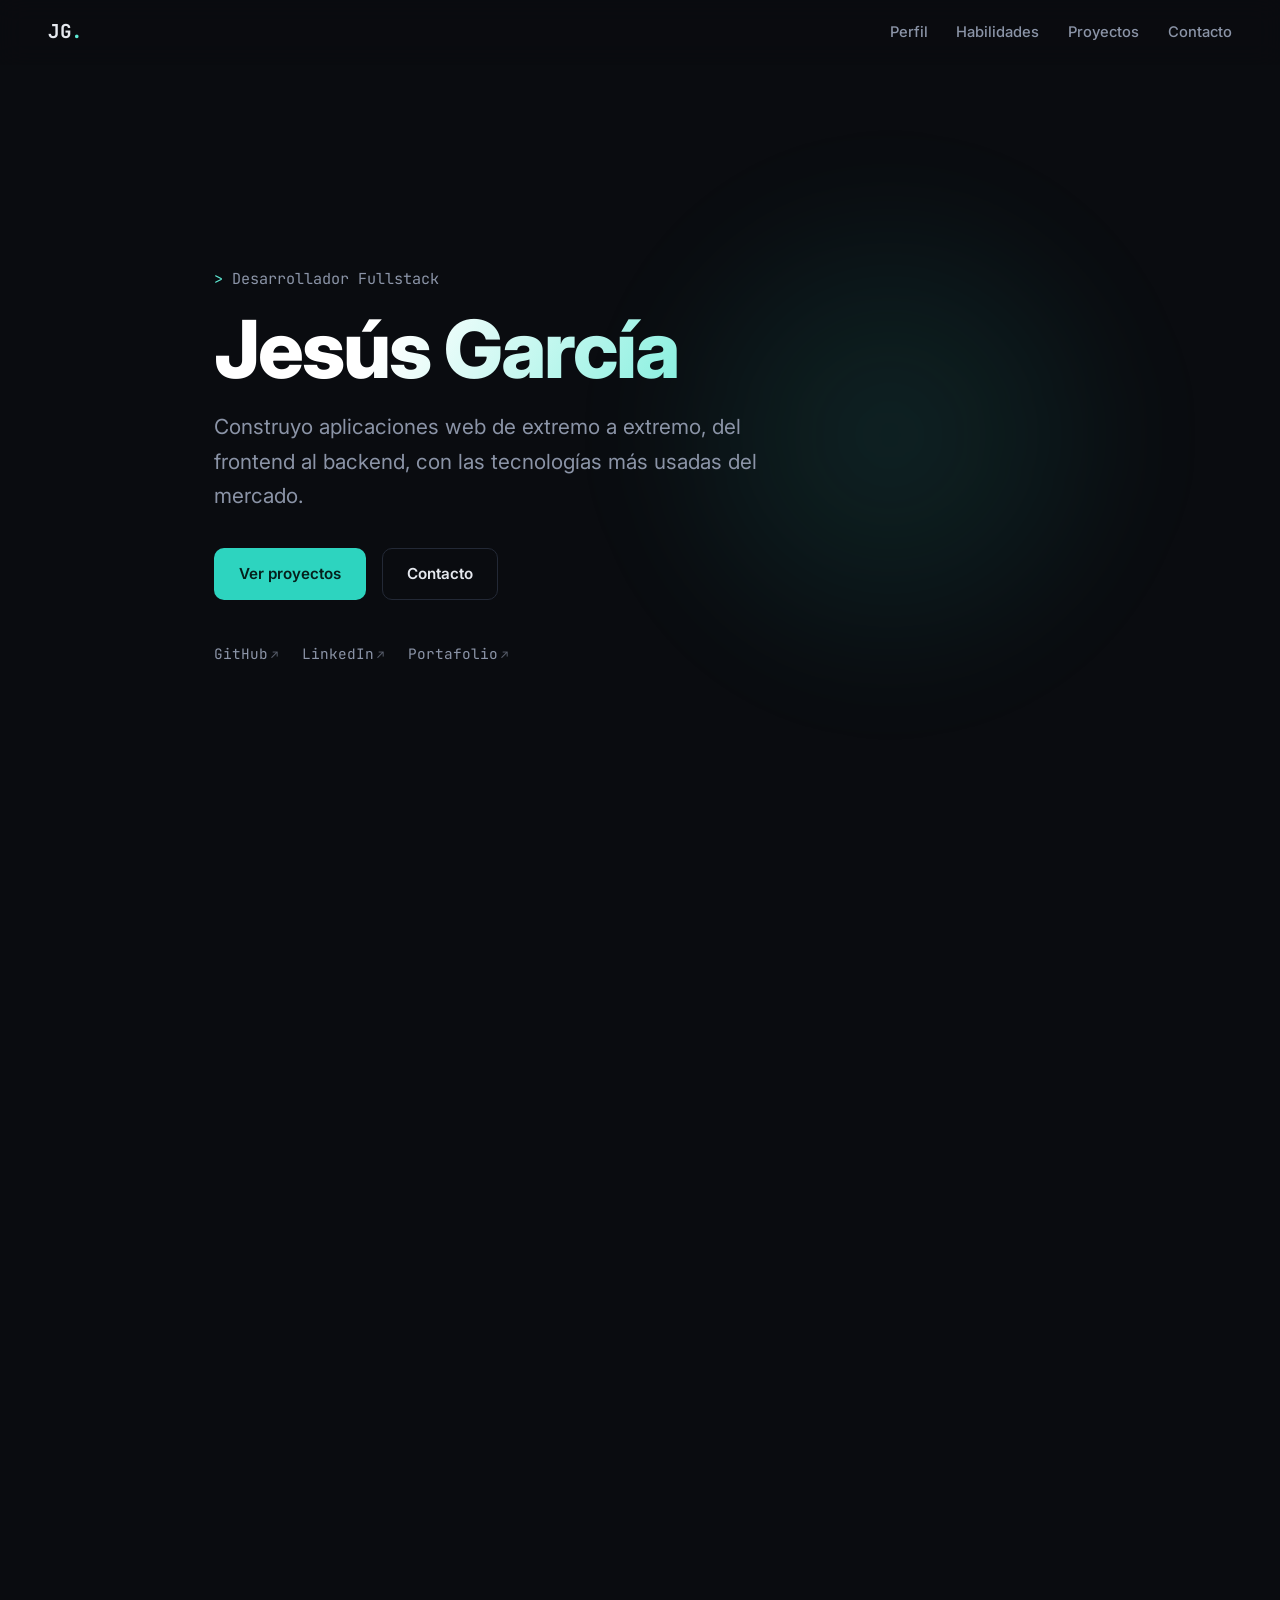
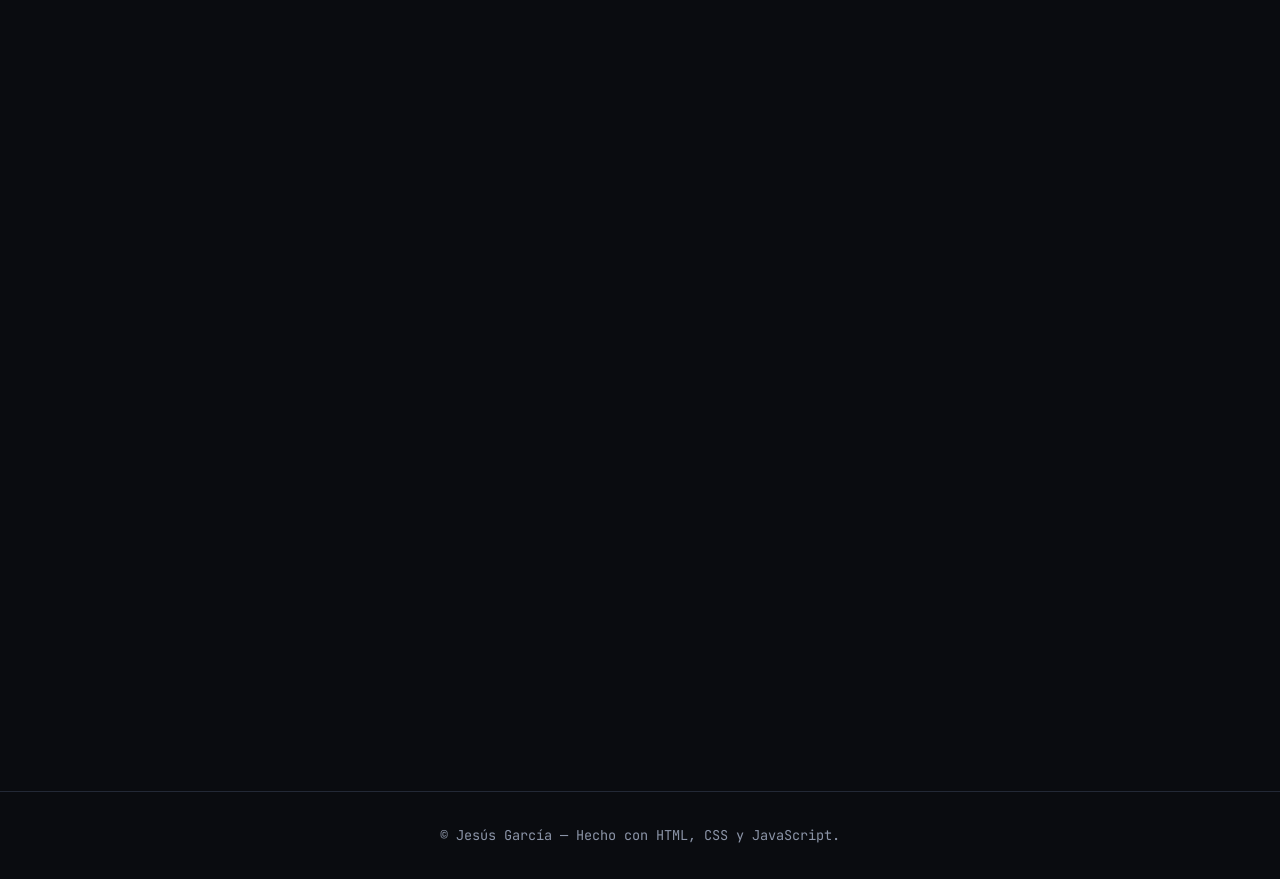
==== index.html @ cb64a460 "Amplia seccion de habilidades con stack real evidenciado en otros proyectos Co-Authored-By: Claude O" ====
<!DOCTYPE html>
<html lang="es">
<head>
  <meta charset="UTF-8" />
  <meta name="viewport" content="width=device-width, initial-scale=1.0" />
  <title>Jesús García — Desarrollador Fullstack</title>
  <meta name="description" content="CV y portafolio de Jesús García, desarrollador Fullstack. React, Vue, Node.js, Django, Spring Boot." />
  <meta name="author" content="Jesús García" />

  <!-- Open Graph -->
  <meta property="og:title" content="Jesús García — Desarrollador Fullstack" />
  <meta property="og:description" content="CV y portafolio: React, Vue, Node.js, Django, Spring Boot." />
  <meta property="og:type" content="website" />

  <link rel="preconnect" href="https://fonts.googleapis.com" />
  <link rel="preconnect" href="https://fonts.gstatic.com" crossorigin />
  <link href="https://fonts.googleapis.com/css2?family=Inter:wght@400;500;600;700;800&family=JetBrains+Mono:wght@400;500;700&display=swap" rel="stylesheet" />
  <link rel="stylesheet" href="assets/css/styles.css" />
  <link rel="icon" href="data:image/svg+xml,<svg xmlns='http://www.w3.org/2000/svg' viewBox='0 0 100 100'><text y='.9em' font-size='90' font-family='monospace'>%E2%8C%A8</text></svg>" />
</head>
<body>
  <!-- Navbar -->
  <header class="nav" id="nav">
    <a href="#hero" class="nav__brand">JG<span class="accent">.</span></a>
    <nav class="nav__links" aria-label="Navegación principal">
      <a href="#about">Perfil</a>
      <a href="#skills">Habilidades</a>
      <a href="#projects">Proyectos</a>
      <a href="#contact">Contacto</a>
    </nav>
    <button class="nav__toggle" id="navToggle" aria-label="Abrir menú" aria-expanded="false">
      <span></span><span></span><span></span>
    </button>
  </header>

  <main>
    <!-- Hero -->
    <section class="hero" id="hero">
      <div class="hero__inner">
        <p class="hero__eyebrow"><span class="accent">&gt;</span> Desarrollador Fullstack</p>
        <h1 class="hero__title">Jesús García</h1>
        <p class="hero__lead">
          Construyo aplicaciones web de extremo a extremo, del frontend al backend,
          con las tecnologías más usadas del mercado.
        </p>
        <div class="hero__cta">
          <a class="btn btn--primary" href="#projects">Ver proyectos</a>
          <a class="btn btn--ghost" href="#contact">Contacto</a>
        </div>
        <ul class="hero__social">
          <li><a href="https://github.com/JesusYG" target="_blank" rel="noopener">GitHub</a></li>
          <li><a href="https://www.linkedin.com/in/jesús-garcía-a07729222" target="_blank" rel="noopener">LinkedIn</a></li>
          <li><a href="https://portafolio-react-93df.onrender.com" target="_blank" rel="noopener">Portafolio</a></li>
        </ul>
      </div>
      <div class="hero__glow" aria-hidden="true"></div>
    </section>

    <!-- About -->
    <section class="section" id="about">
      <div class="section__head reveal">
        <span class="section__num">01</span>
        <h2 class="section__title">Perfil</h2>
      </div>
      <div class="about reveal">
        <p>
          Soy un desarrollador apasionado por la programación y el desarrollo de software,
          con ganas de aprender algo nuevo cada día. Me atrae el entorno tecnológico y me
          considero una persona <strong>perseverante y creativa</strong>.
        </p>
        <p class="about__edu">
          <span class="accent">&#9656;</span> Benemérita Universidad Autónoma de Puebla
          &nbsp;·&nbsp; Inglés intermedio
        </p>
      </div>
    </section>

    <!-- Skills -->
    <section class="section" id="skills">
      <div class="section__head reveal">
        <span class="section__num">02</span>
        <h2 class="section__title">Habilidades técnicas</h2>
      </div>
      <div class="skills">
        <article class="card reveal">
          <h3 class="card__title"><span class="accent">{ }</span> Frontend</h3>
          <ul class="tags">
            <li>React</li><li>Vue.js</li><li>JavaScript</li>
            <li>HTML5</li><li>CSS3</li><li>Astro</li><li>Tailwind CSS</li>
          </ul>
        </article>
        <article class="card reveal">
          <h3 class="card__title"><span class="accent">&lt;/&gt;</span> Backend</h3>
          <ul class="tags">
            <li>Node.js</li><li>Django</li><li>Spring Boot</li>
            <li>Python</li><li>Java</li><li>C#</li><li>C / C++</li>
            <li>ASP.NET Core</li><li>Entity Framework Core</li><li>Electron</li>
          </ul>
        </article>
        <article class="card reveal">
          <h3 class="card__title"><span class="accent">#</span> Bases de datos</h3>
          <ul class="tags">
            <li>PostgreSQL</li><li>MySQL</li><li>SQL</li><li>SQLAlchemy</li>
            <li>Cloudflare D1</li><li>Supabase</li>
          </ul>
        </article>
        <article class="card reveal">
          <h3 class="card__title"><span class="accent">&#9729;</span> Cloud &amp; DevOps</h3>
          <ul class="tags">
            <li>Cloudflare Pages</li><li>Cloudflare Workers</li><li>Docker</li>
            <li>Render</li><li>CI/CD</li>
          </ul>
        </article>
        <article class="card reveal">
          <h3 class="card__title"><span class="accent">&#9881;</span> Herramientas</h3>
          <ul class="tags">
            <li>Git</li><li>VSCode</li>
          </ul>
        </article>
      </div>
    </section>

    <!-- Projects -->
    <section class="section" id="projects">
      <div class="section__head reveal">
        <span class="section__num">03</span>
        <h2 class="section__title">Proyectos</h2>
      </div>
      <div class="projects">
        <article class="project reveal">
          <header class="project__top">
            <h3 class="project__name">New Bloom</h3>
            <span class="project__icon" aria-hidden="true">&#128197;</span>
          </header>
          <p class="project__desc">
            Sistema de agenda de citas que conecta a clientes con profesionales
            (dentistas, peluqueros, psicólogos y más). Integra el calendario de Google
            y un panel web para visualizar pagos.
          </p>
          <ul class="tags tags--sm">
            <li>React</li><li>Node.js</li><li>Google Calendar API</li>
          </ul>
        </article>

        <article class="project reveal">
          <header class="project__top">
            <h3 class="project__name">Profesional Software</h3>
            <span class="project__icon" aria-hidden="true">&#129658;</span>
          </header>
          <p class="project__desc">
            Plataforma para profesionales de la salud: gestión de la base de datos de
            pacientes, plantillas de recetas médicas y búsqueda de medicamentos.
          </p>
          <ul class="tags tags--sm">
            <li>React</li><li>SQL</li>
          </ul>
        </article>

        <article class="project reveal">
          <header class="project__top">
            <h3 class="project__name">Veterinaria Animal</h3>
            <span class="project__icon" aria-hidden="true">&#128062;</span>
          </header>
          <p class="project__desc">
            Sistema para que veterinarios den seguimiento a la salud de las mascotas:
            vacunas, medicación y demás procedimientos médicos de cada cliente.
          </p>
          <ul class="tags tags--sm">
            <li>React</li><li>SQL</li>
          </ul>
        </article>

        <a class="project project--link reveal" href="https://github.com/JesusGaAl/ApiScraperPcel" target="_blank" rel="noopener">
          <header class="project__top">
            <h3 class="project__name">ApiScraperPcel</h3>
            <span class="project__icon" aria-hidden="true">&#128269;</span>
          </header>
          <p class="project__desc">
            API en .NET que hace scraping de catálogos de productos y persiste los
            resultados en PostgreSQL, lista para consumirse desde un frontend Astro.
          </p>
          <ul class="tags tags--sm">
            <li>ASP.NET Core</li><li>EF Core</li><li>PostgreSQL</li>
          </ul>
        </a>

        <a class="project project--link reveal" href="https://pokedex-launchx.pages.dev" target="_blank" rel="noopener">
          <header class="project__top">
            <h3 class="project__name">Pokedex LaunchX</h3>
            <span class="project__icon" aria-hidden="true">&#9889;</span>
          </header>
          <p class="project__desc">
            Buscador de Pokémon que consume la PokeAPI en tiempo real con
            <code>fetch</code> y muestra el sprite correspondiente a cada resultado.
          </p>
          <ul class="tags tags--sm">
            <li>JavaScript</li><li>Fetch API</li><li>PokeAPI</li>
          </ul>
        </a>
      </div>

      <div class="projects__more reveal">
        <a class="btn btn--ghost" href="https://github.com/JesusYG?tab=repositories" target="_blank" rel="noopener">
          Ver más en GitHub →
        </a>
      </div>
    </section>

    <!-- Contact -->
    <section class="section section--contact" id="contact">
      <div class="reveal">
        <span class="section__num">04</span>
        <h2 class="section__title">¿Trabajamos juntos?</h2>
        <p class="contact__lead">
          Estoy abierto a nuevas oportunidades. Déjame un mensaje y te responderé.
        </p>

        <form class="contact-form" id="contactForm" novalidate>
          <div class="contact-form__row">
            <input class="contact-form__input" type="text" name="name" placeholder="Tu nombre"
                   required maxlength="100" autocomplete="name" />
            <input class="contact-form__input" type="email" name="email" placeholder="Tu email"
                   required maxlength="200" autocomplete="email" />
          </div>
          <textarea class="contact-form__input" name="message" placeholder="Tu mensaje"
                    required maxlength="2000" rows="4"></textarea>
          <button class="btn btn--primary btn--lg" type="submit" id="contactSubmit">Enviar mensaje</button>
          <p class="contact-form__status" id="contactStatus" role="status" aria-live="polite"></p>
        </form>

        <p class="contact__or">o escríbeme directo a
          <a href="mailto:yaffle9174@anglernook.com">yaffle9174@anglernook.com</a>
        </p>

        <ul class="contact__list">
          <li><a href="https://github.com/JesusYG" target="_blank" rel="noopener">github.com/JesusYG</a></li>
          <li><a href="https://www.linkedin.com/in/jesús-garcía-a07729222" target="_blank" rel="noopener">LinkedIn</a></li>
        </ul>
      </div>
    </section>
  </main>

  <footer class="footer">
    <p>© <span id="year"></span> Jesús García — Hecho con HTML, CSS y JavaScript.</p>
  </footer>

  <script src="assets/js/main.js"></script>
</body>
</html>
---- assets/css/styles.css ----
:root {
  --bg: #0a0c10;
  --bg-soft: #11141b;
  --surface: #151922;
  --border: #232936;
  --text: #e6e9ef;
  --muted: #8b94a7;
  --accent: #5eead4;
  --accent-strong: #2dd4bf;
  --accent-dim: rgba(45, 212, 191, 0.12);
  --radius: 14px;
  --max: 980px;
  --font: "Inter", system-ui, -apple-system, sans-serif;
  --mono: "JetBrains Mono", ui-monospace, monospace;
}

* { margin: 0; padding: 0; box-sizing: border-box; }

html { scroll-behavior: smooth; }

body {
  font-family: var(--font);
  background: var(--bg);
  color: var(--text);
  line-height: 1.65;
  -webkit-font-smoothing: antialiased;
  overflow-x: hidden;
}

a { color: inherit; text-decoration: none; }
.accent { color: var(--accent); }

/* ---------- Navbar ---------- */
.nav {
  position: fixed;
  top: 0; left: 0; right: 0;
  z-index: 50;
  display: flex;
  align-items: center;
  justify-content: space-between;
  padding: 1rem clamp(1rem, 5vw, 3rem);
  background: rgba(10, 12, 16, 0.7);
  backdrop-filter: blur(12px);
  border-bottom: 1px solid transparent;
  transition: border-color 0.3s, background 0.3s;
}
.nav.is-scrolled { border-bottom-color: var(--border); }
.nav__brand { font-family: var(--mono); font-weight: 700; font-size: 1.2rem; letter-spacing: -0.5px; }
.nav__links { display: flex; gap: 1.8rem; }
.nav__links a {
  font-size: 0.92rem;
  color: var(--muted);
  font-weight: 500;
  transition: color 0.2s;
}
.nav__links a:hover { color: var(--text); }

.nav__toggle { display: none; flex-direction: column; gap: 5px; background: none; border: 0; cursor: pointer; padding: 4px; }
.nav__toggle span { width: 24px; height: 2px; background: var(--text); border-radius: 2px; transition: 0.3s; }

/* ---------- Layout ---------- */
main { max-width: var(--max); margin: 0 auto; padding: 0 clamp(1rem, 5vw, 2rem); }
.section { padding: clamp(3.5rem, 8vw, 6rem) 0; }
.section__head { display: flex; align-items: baseline; gap: 0.9rem; margin-bottom: 2.2rem; }
.section__num { font-family: var(--mono); color: var(--accent); font-size: 0.95rem; }
.section__title { font-size: clamp(1.5rem, 4vw, 2rem); font-weight: 700; letter-spacing: -0.5px; }

/* ---------- Hero ---------- */
.hero {
  position: relative;
  min-height: 100vh;
  display: flex;
  align-items: center;
  max-width: var(--max);
  margin: 0 auto;
  padding: 6rem clamp(1rem, 5vw, 2rem) 4rem;
}
.hero__inner { position: relative; z-index: 2; max-width: 720px; }
.hero__eyebrow { font-family: var(--mono); color: var(--muted); margin-bottom: 1rem; font-size: 0.95rem; }
.hero__title {
  font-size: clamp(2.8rem, 10vw, 5rem);
  font-weight: 800;
  letter-spacing: -2px;
  line-height: 1.05;
  margin-bottom: 1.2rem;
  background: linear-gradient(120deg, #fff 30%, var(--accent));
  -webkit-background-clip: text;
  background-clip: text;
  -webkit-text-fill-color: transparent;
}
.hero__lead { font-size: clamp(1.05rem, 2.5vw, 1.3rem); color: var(--muted); max-width: 580px; margin-bottom: 2.2rem; }
.hero__cta { display: flex; gap: 1rem; flex-wrap: wrap; margin-bottom: 2.5rem; }
.hero__social { display: flex; gap: 1.5rem; list-style: none; flex-wrap: wrap; }
.hero__social a {
  font-family: var(--mono);
  font-size: 0.9rem;
  color: var(--muted);
  position: relative;
  transition: color 0.2s;
}
.hero__social a::after {
  content: "↗"; font-size: 0.75rem; margin-left: 3px; opacity: 0.6;
}
.hero__social a:hover { color: var(--accent); }

.hero__glow {
  position: absolute;
  top: 15%; right: -10%;
  width: 50vw; height: 50vw;
  max-width: 600px; max-height: 600px;
  background: radial-gradient(circle, var(--accent-dim), transparent 65%);
  filter: blur(40px);
  z-index: 1;
  pointer-events: none;
}

/* ---------- Buttons ---------- */
.btn {
  display: inline-block;
  padding: 0.75rem 1.5rem;
  border-radius: 10px;
  font-weight: 600;
  font-size: 0.95rem;
  transition: transform 0.15s, background 0.2s, border-color 0.2s;
  border: 1px solid transparent;
}
.btn:active { transform: translateY(1px); }
.btn--primary { background: var(--accent-strong); color: #05201c; }
.btn--primary:hover { background: var(--accent); }
.btn--ghost { border-color: var(--border); color: var(--text); }
.btn--ghost:hover { border-color: var(--accent); color: var(--accent); }
.btn--lg { padding: 0.95rem 2rem; font-size: 1.05rem; font-family: var(--mono); }

/* ---------- About ---------- */
.about { max-width: 720px; font-size: 1.08rem; color: var(--muted); }
.about p + p { margin-top: 1rem; }
.about strong { color: var(--text); font-weight: 600; }
.about__edu { font-family: var(--mono); font-size: 0.92rem; margin-top: 1.5rem; color: var(--text); }

/* ---------- Skills ---------- */
.skills { display: grid; grid-template-columns: repeat(auto-fit, minmax(220px, 1fr)); gap: 1.2rem; }
.card {
  background: var(--surface);
  border: 1px solid var(--border);
  border-radius: var(--radius);
  padding: 1.5rem;
  transition: border-color 0.25s, transform 0.25s;
}
.card:hover { border-color: var(--accent-strong); transform: translateY(-4px); }
.card__title { font-size: 1.05rem; margin-bottom: 1rem; font-weight: 600; }
.card__title .accent { font-family: var(--mono); margin-right: 0.4rem; }

.tags { list-style: none; display: flex; flex-wrap: wrap; gap: 0.5rem; }
.tags li {
  font-family: var(--mono);
  font-size: 0.8rem;
  padding: 0.32rem 0.7rem;
  background: var(--bg-soft);
  border: 1px solid var(--border);
  border-radius: 7px;
  color: var(--muted);
}
.tags--sm li { font-size: 0.72rem; padding: 0.25rem 0.6rem; }

/* ---------- Projects ---------- */
.projects { display: grid; grid-template-columns: repeat(auto-fit, minmax(260px, 1fr)); gap: 1.2rem; }
.project {
  background: var(--surface);
  border: 1px solid var(--border);
  border-radius: var(--radius);
  padding: 1.6rem;
  display: flex;
  flex-direction: column;
  transition: border-color 0.25s, transform 0.25s;
}
.project:hover { border-color: var(--accent-strong); transform: translateY(-4px); }
.project--link { text-decoration: none; color: inherit; cursor: pointer; }
.project__top { display: flex; align-items: center; justify-content: space-between; margin-bottom: 0.9rem; }
.project__name { font-size: 1.2rem; font-weight: 700; }
.project__icon { font-size: 1.4rem; }
.project__desc { color: var(--muted); font-size: 0.95rem; margin-bottom: 1.2rem; flex: 1; }
.projects__more { margin-top: 2rem; text-align: center; }

/* ---------- Contact ---------- */
.section--contact { text-align: center; padding-bottom: 7rem; }
.section--contact .section__num { display: block; margin-bottom: 0.5rem; }
.contact__lead { color: var(--muted); max-width: 460px; margin: 0.8rem auto 2rem; font-size: 1.05rem; }
.contact__list { list-style: none; display: flex; gap: 1.5rem; justify-content: center; flex-wrap: wrap; margin-top: 2rem; }
.contact__list a { font-family: var(--mono); font-size: 0.9rem; color: var(--muted); transition: color 0.2s; }
.contact__list a:hover { color: var(--accent); }

/* ---------- Contact form ---------- */
.contact-form { max-width: 520px; margin: 0 auto 1.2rem; text-align: left; }
.contact-form__row { display: grid; grid-template-columns: 1fr 1fr; gap: 0.8rem; margin-bottom: 0.8rem; }
.contact-form__input {
  width: 100%;
  background: var(--surface);
  border: 1px solid var(--border);
  border-radius: 10px;
  padding: 0.8rem 1rem;
  color: var(--text);
  font-family: var(--font);
  font-size: 0.95rem;
  transition: border-color 0.2s;
}
.contact-form__input::placeholder { color: var(--muted); }
.contact-form__input:focus { outline: none; border-color: var(--accent-strong); }
textarea.contact-form__input { display: block; resize: vertical; margin-bottom: 0.8rem; }
.contact-form .btn { width: 100%; cursor: pointer; border: 0; }
.contact-form__status { margin-top: 0.9rem; font-family: var(--mono); font-size: 0.9rem; min-height: 1.2em; }
.contact-form__status.is-ok { color: var(--accent); }
.contact-form__status.is-error { color: #f87171; }
.contact__or { color: var(--muted); font-size: 0.9rem; margin-top: 0.4rem; }
.contact__or a { color: var(--accent); }

@media (max-width: 520px) {
  .contact-form__row { grid-template-columns: 1fr; }
}

/* ---------- Footer ---------- */
.footer { border-top: 1px solid var(--border); padding: 2rem 1rem; text-align: center; }
.footer p { color: var(--muted); font-size: 0.85rem; font-family: var(--mono); }

/* ---------- Reveal animation ---------- */
.reveal { opacity: 0; transform: translateY(24px); transition: opacity 0.6s ease, transform 0.6s ease; }
.reveal.is-visible { opacity: 1; transform: none; }

/* ---------- Responsive ---------- */
@media (max-width: 680px) {
  .nav__links {
    position: fixed;
    top: 60px; right: 0;
    flex-direction: column;
    gap: 1.2rem;
    background: var(--bg-soft);
    border: 1px solid var(--border);
    border-radius: 0 0 0 var(--radius);
    padding: 1.5rem 2rem;
    transform: translateX(110%);
    transition: transform 0.3s ease;
  }
  .nav__links.is-open { transform: translateX(0); }
  .nav__toggle { display: flex; }
}

@media (prefers-reduced-motion: reduce) {
  html { scroll-behavior: auto; }
  .reveal { opacity: 1; transform: none; transition: none; }
}
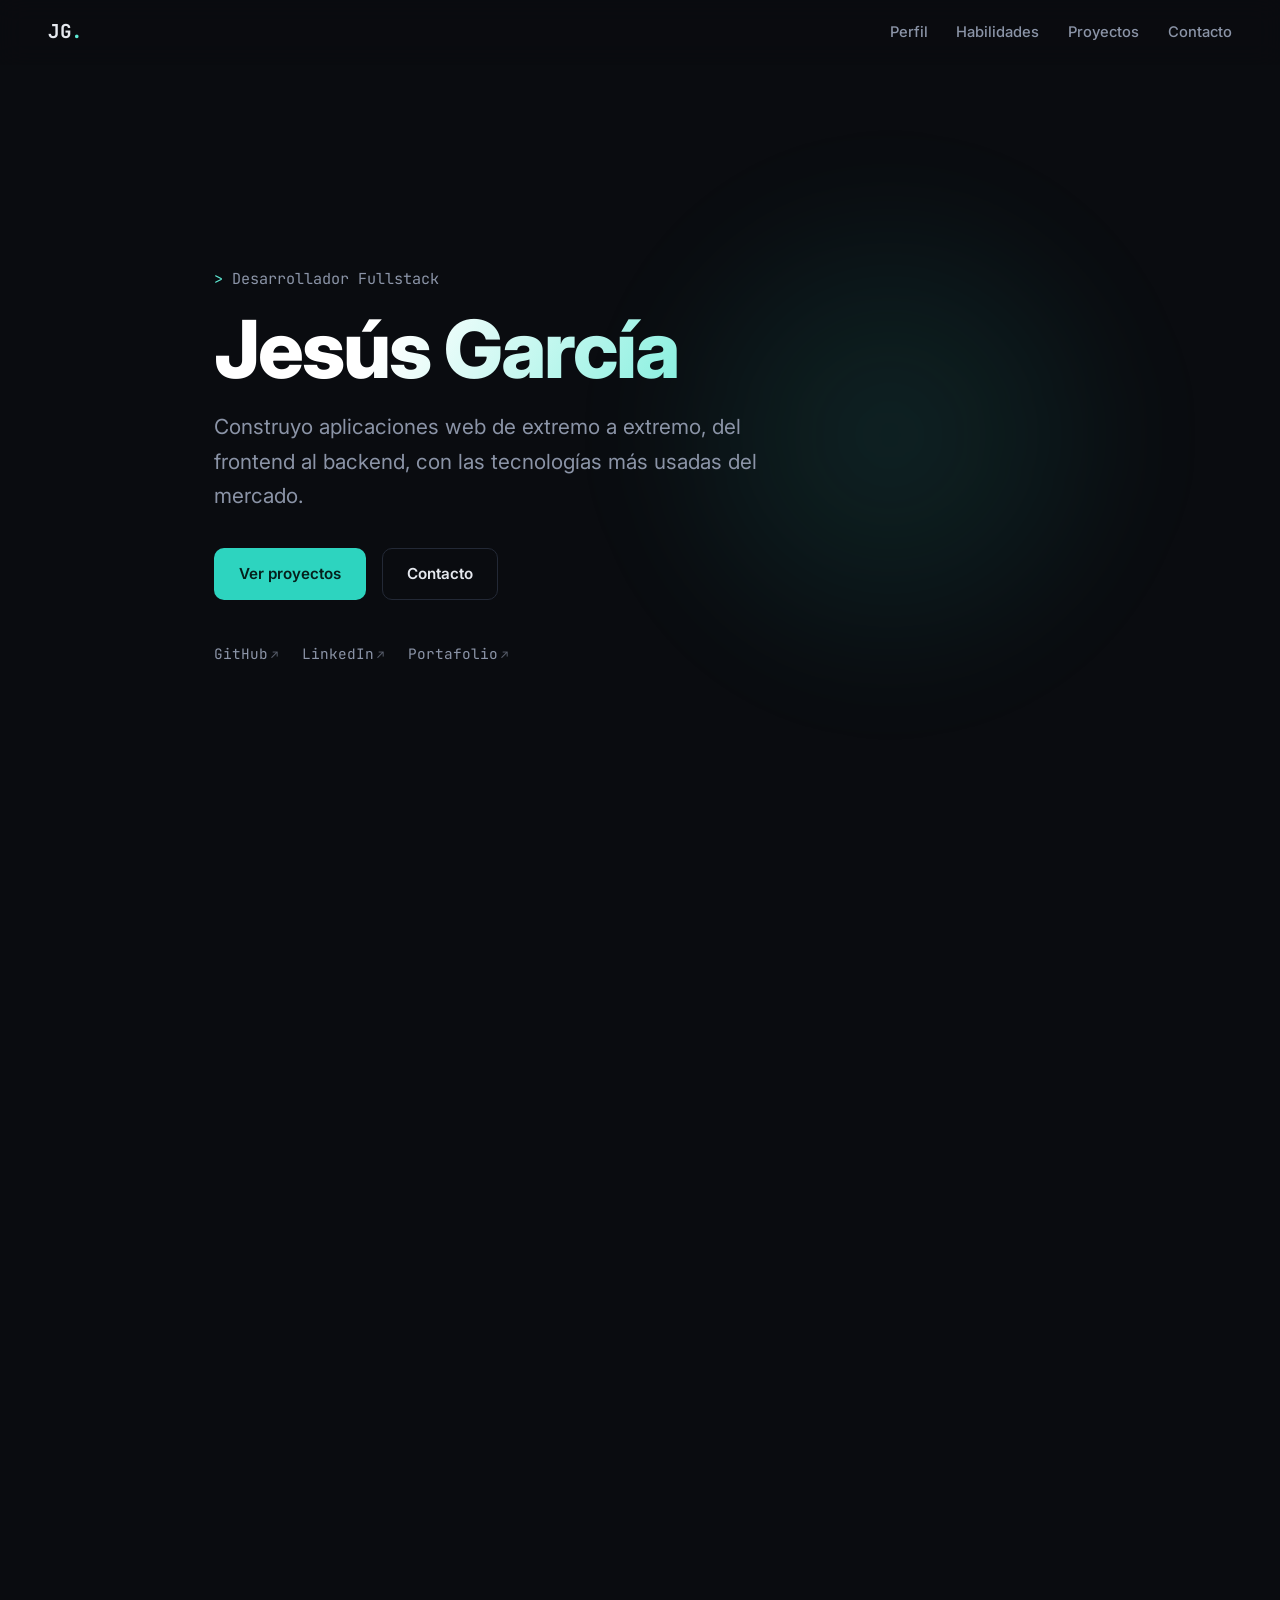
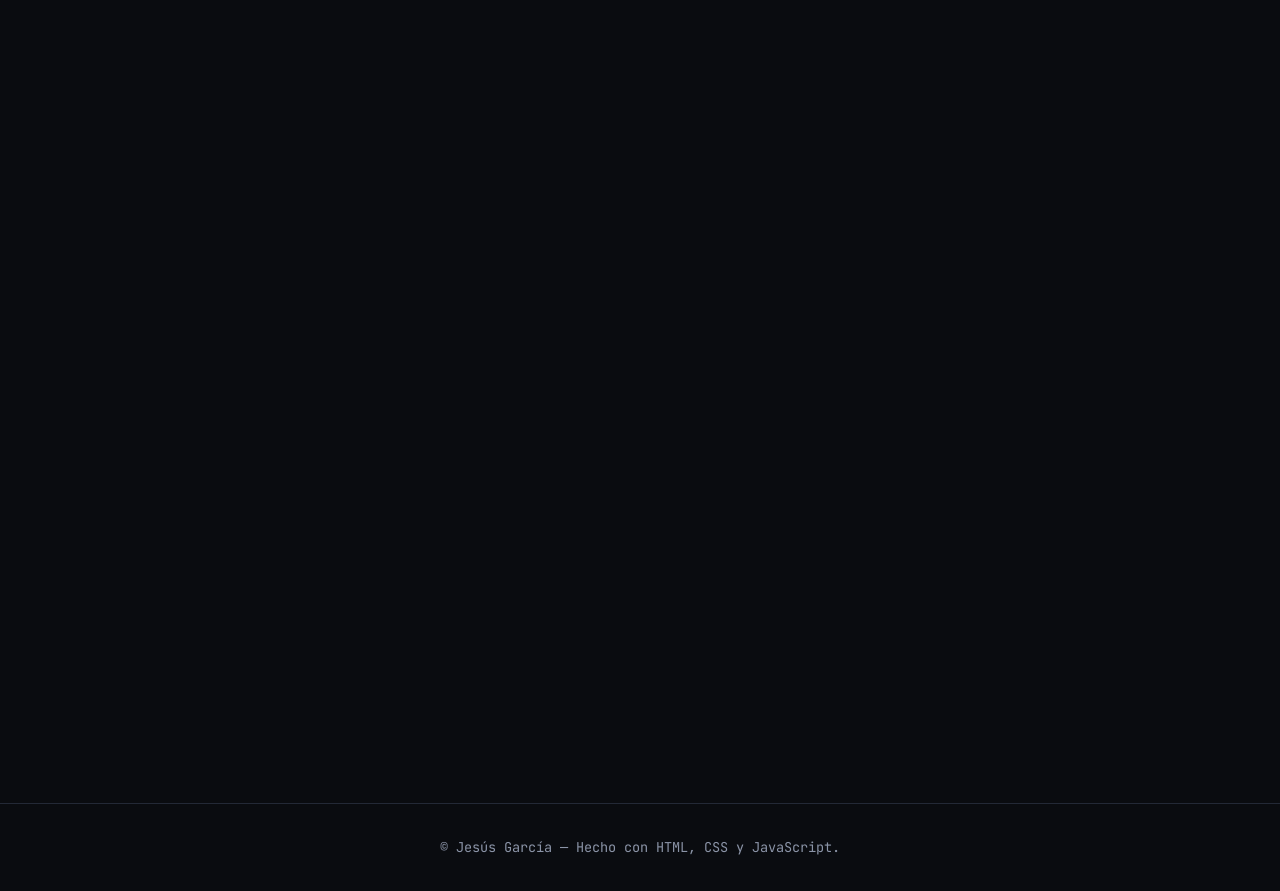
==== commit dbb081ee: "Enlaza New Bloom, Profesional Software y Veterinaria Animal a sus demos en vivo Los tres proyectos a" ====
--- a/index.html
+++ b/index.html
@@ -127,48 +127,48 @@
         <h2 class="section__title">Proyectos</h2>
       </div>
       <div class="projects">
-        <article class="project reveal">
+        <a class="project project--link reveal" href="https://new-bloom.pages.dev" target="_blank" rel="noopener">
           <header class="project__top">
             <h3 class="project__name">New Bloom</h3>
             <span class="project__icon" aria-hidden="true">&#128197;</span>
           </header>
           <p class="project__desc">
             Sistema de agenda de citas que conecta a clientes con profesionales
-            (dentistas, peluqueros, psicólogos y más). Integra el calendario de Google
-            y un panel web para visualizar pagos.
-          </p>
-          <ul class="tags tags--sm">
-            <li>React</li><li>Node.js</li><li>Google Calendar API</li>
-          </ul>
-        </article>
-
-        <article class="project reveal">
+            (dentistas, peluqueros, psicólogos y más), con panel para crear y
+            cancelar reservas en tiempo real.
+          </p>
+          <ul class="tags tags--sm">
+            <li>JavaScript</li><li>Cloudflare Pages Functions</li><li>Cloudflare D1</li>
+          </ul>
+        </a>
+
+        <a class="project project--link reveal" href="https://profesional-software.pages.dev" target="_blank" rel="noopener">
           <header class="project__top">
             <h3 class="project__name">Profesional Software</h3>
             <span class="project__icon" aria-hidden="true">&#129658;</span>
           </header>
           <p class="project__desc">
-            Plataforma para profesionales de la salud: gestión de la base de datos de
-            pacientes, plantillas de recetas médicas y búsqueda de medicamentos.
-          </p>
-          <ul class="tags tags--sm">
-            <li>React</li><li>SQL</li>
-          </ul>
-        </article>
-
-        <article class="project reveal">
+            Plataforma para profesionales de la salud: registro de pacientes y
+            generación de recetas médicas con catálogo de medicamentos.
+          </p>
+          <ul class="tags tags--sm">
+            <li>JavaScript</li><li>Cloudflare Pages Functions</li><li>Cloudflare D1</li>
+          </ul>
+        </a>
+
+        <a class="project project--link reveal" href="https://veterinaria-animal.pages.dev" target="_blank" rel="noopener">
           <header class="project__top">
             <h3 class="project__name">Veterinaria Animal</h3>
             <span class="project__icon" aria-hidden="true">&#128062;</span>
           </header>
           <p class="project__desc">
             Sistema para que veterinarios den seguimiento a la salud de las mascotas:
-            vacunas, medicación y demás procedimientos médicos de cada cliente.
-          </p>
-          <ul class="tags tags--sm">
-            <li>React</li><li>SQL</li>
-          </ul>
-        </article>
+            vacunas, consultas y demás eventos médicos de cada paciente.
+          </p>
+          <ul class="tags tags--sm">
+            <li>JavaScript</li><li>Cloudflare Pages Functions</li><li>Cloudflare D1</li>
+          </ul>
+        </a>
 
         <a class="project project--link reveal" href="https://github.com/JesusGaAl/ApiScraperPcel" target="_blank" rel="noopener">
           <header class="project__top">
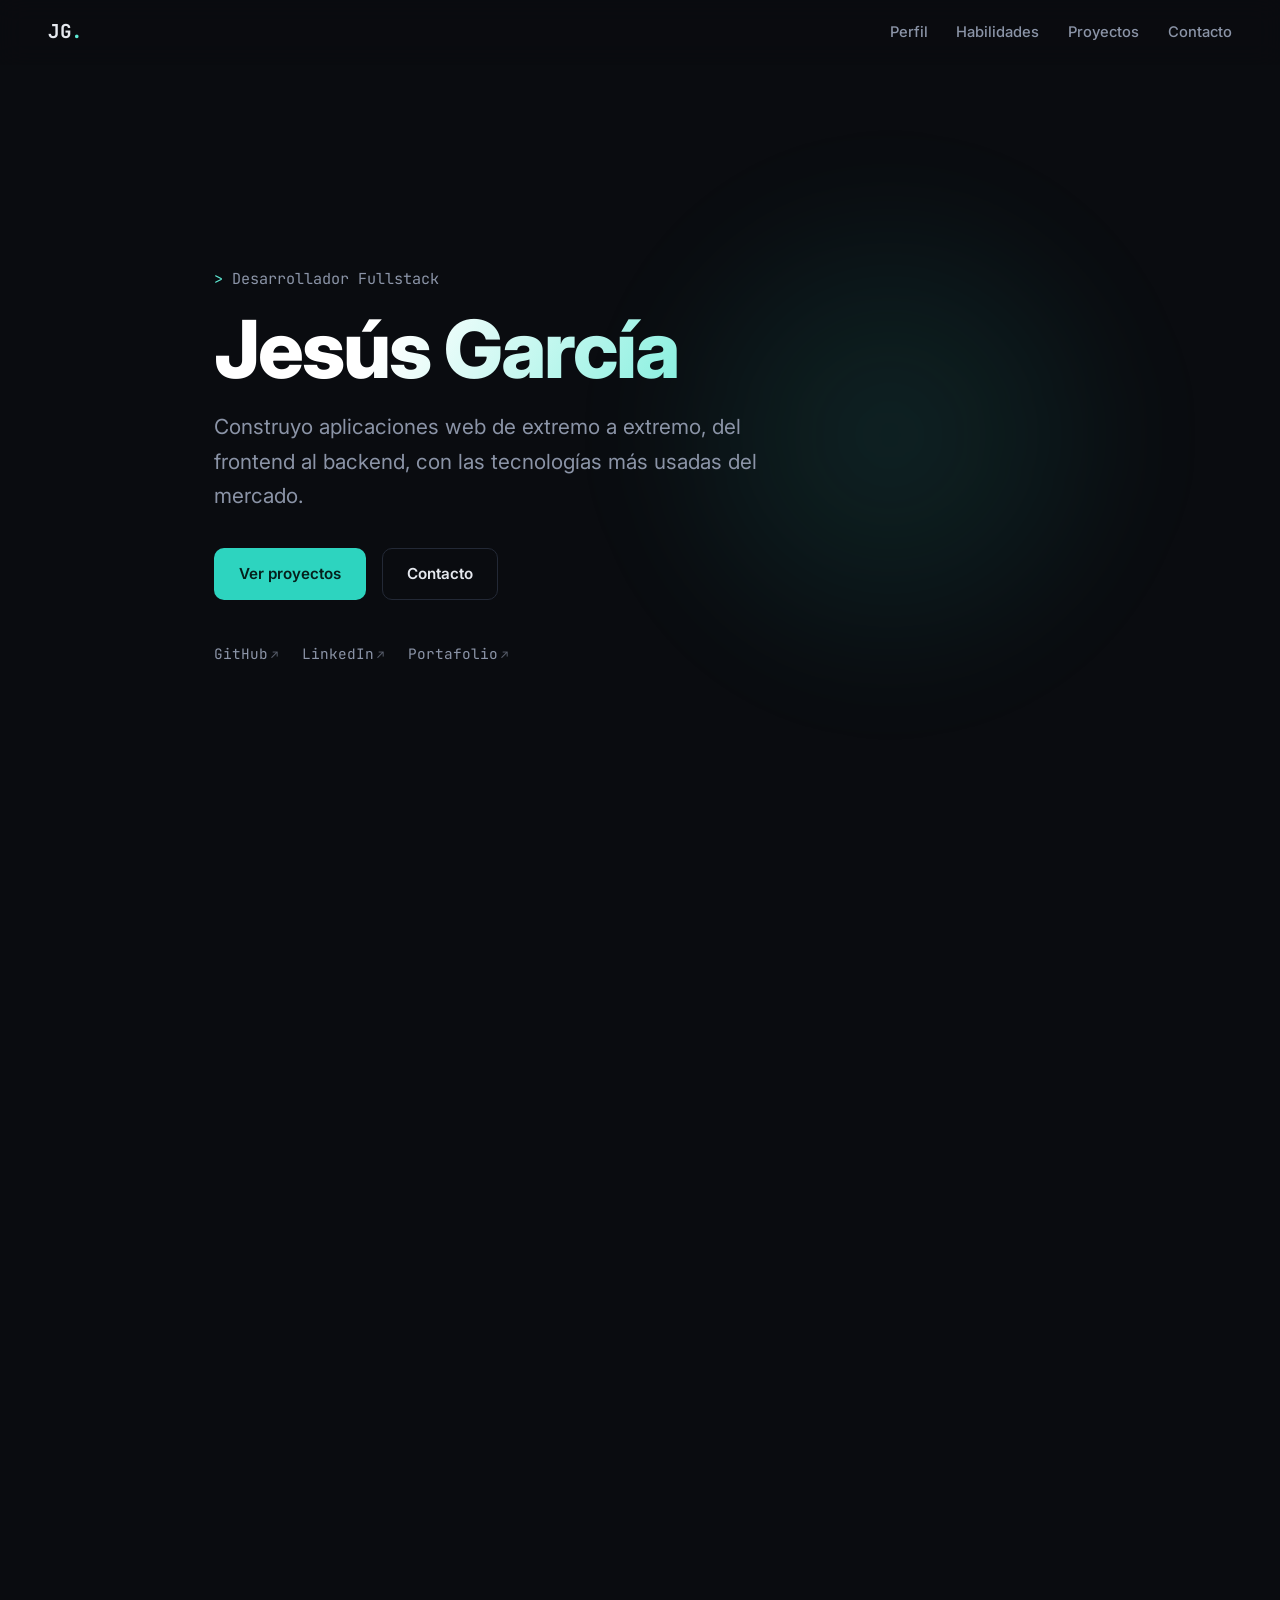
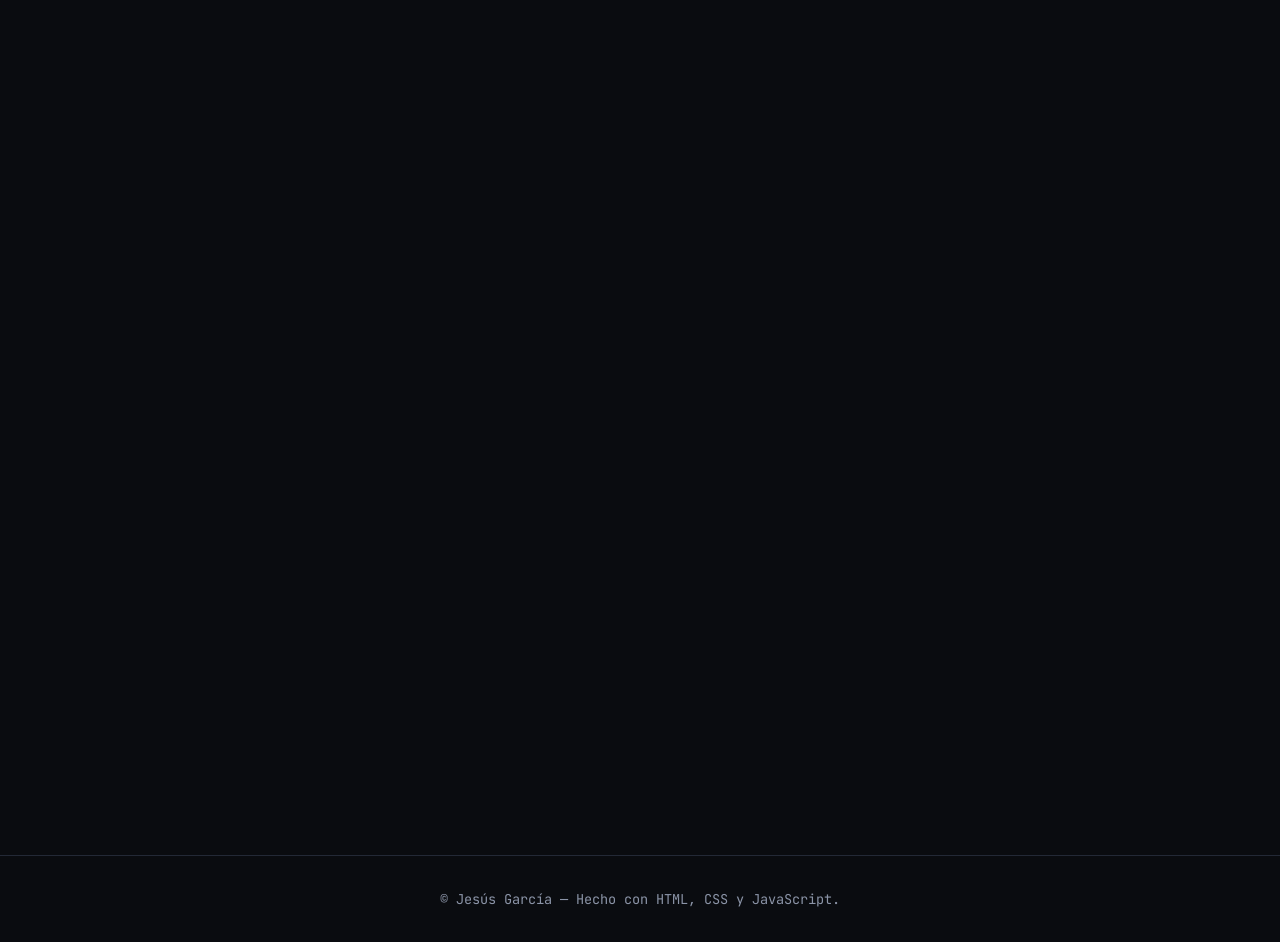
==== commit 7e42b5cb: "Agrega proyecto Curso Soporte N1 IT y Datos al portafolio Programa interactivo de capacitacion (11 m" ====
--- a/index.html
+++ b/index.html
@@ -197,6 +197,21 @@
             <li>JavaScript</li><li>Fetch API</li><li>PokeAPI</li>
           </ul>
         </a>
+
+        <a class="project project--link reveal" href="curso-soporte-n1.html" target="_blank" rel="noopener">
+          <header class="project__top">
+            <h3 class="project__name">Curso Soporte N1 IT y Datos</h3>
+            <span class="project__icon" aria-hidden="true">&#127891;</span>
+          </header>
+          <p class="project__desc">
+            Programa de capacitación interactivo para Analista de Soporte N1: 11 módulos
+            con teoría, ejercicios y autoevaluación, con seguimiento de avance guardado
+            en el navegador.
+          </p>
+          <ul class="tags tags--sm">
+            <li>JavaScript</li><li>HTML5</li><li>LocalStorage</li>
+          </ul>
+        </a>
       </div>
 
       <div class="projects__more reveal">
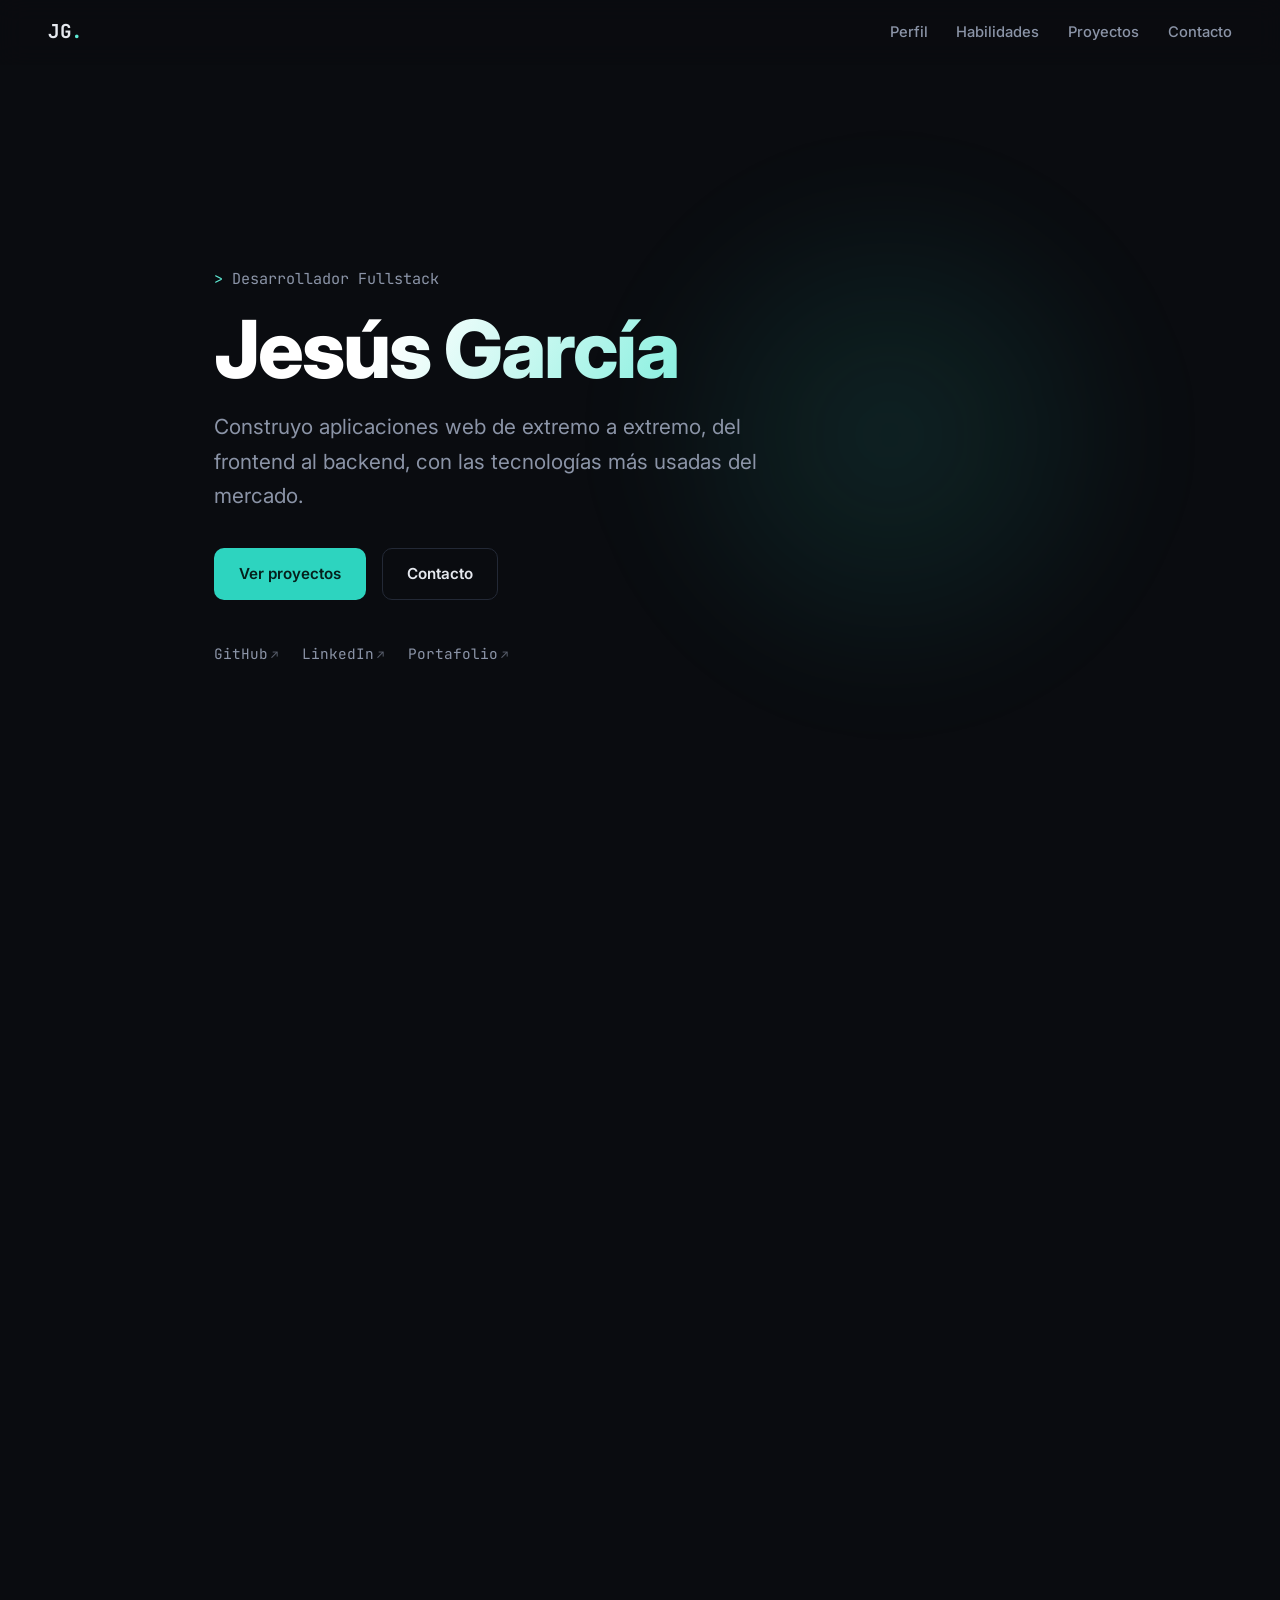
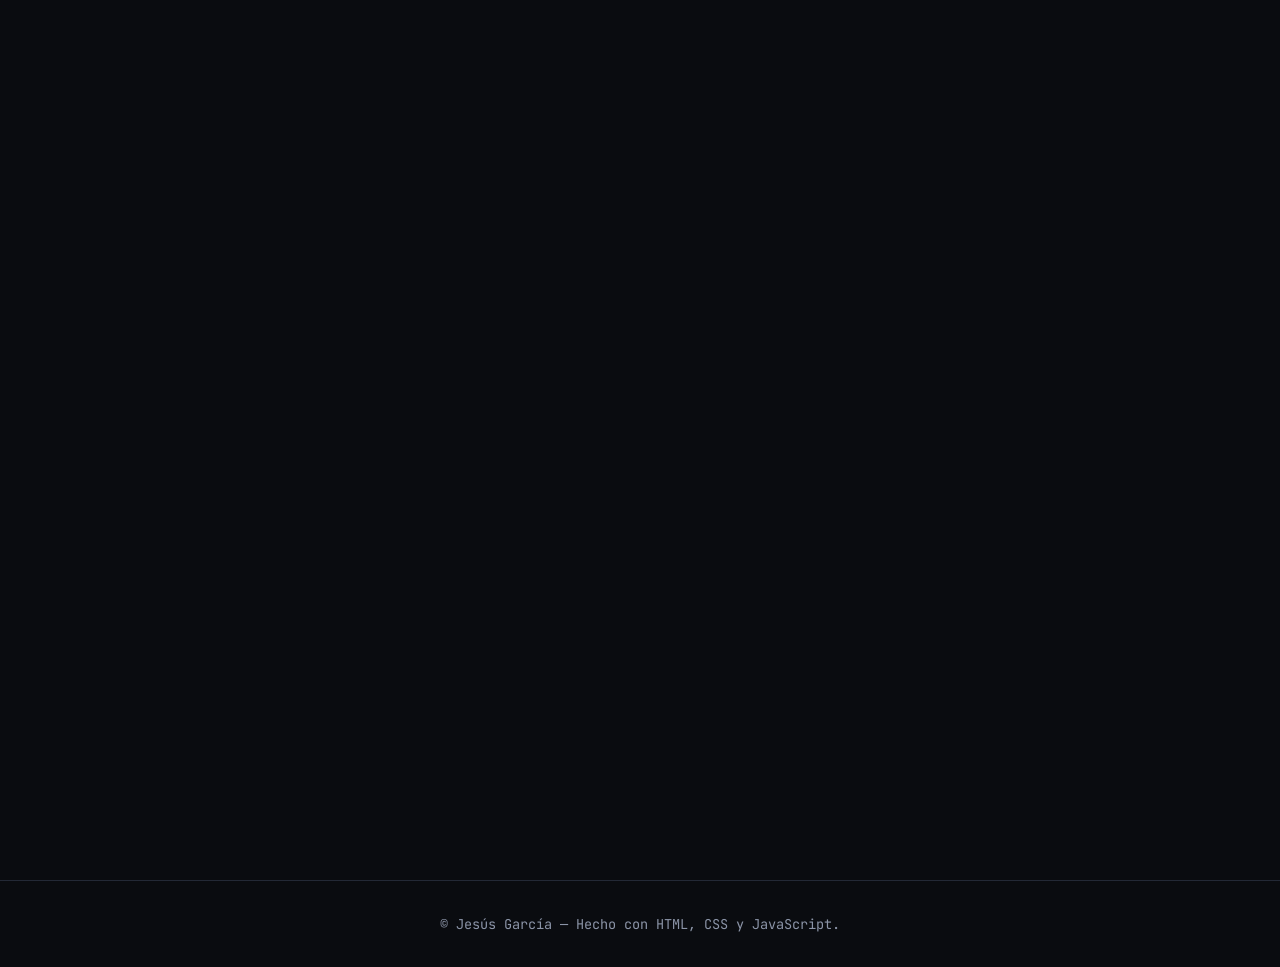
==== commit 065539f2: "Agrega modulo de AWS y autoevaluacion gamificada al curso N1 Incorpora un modulo de Fundamentos de A" ====
--- a/index.html
+++ b/index.html
@@ -204,9 +204,9 @@
             <span class="project__icon" aria-hidden="true">&#127891;</span>
           </header>
           <p class="project__desc">
-            Programa de capacitación interactivo para Analista de Soporte N1: 11 módulos
-            con teoría, ejercicios y autoevaluación, con seguimiento de avance guardado
-            en el navegador.
+            Programa de capacitación interactivo para Analista de Soporte N1 (incluye AWS):
+            12 módulos con teoría, ejercicios y una autoevaluación gamificada de intentos
+            limitados y preguntas aleatorias, con avance guardado en el navegador.
           </p>
           <ul class="tags tags--sm">
             <li>JavaScript</li><li>HTML5</li><li>LocalStorage</li>
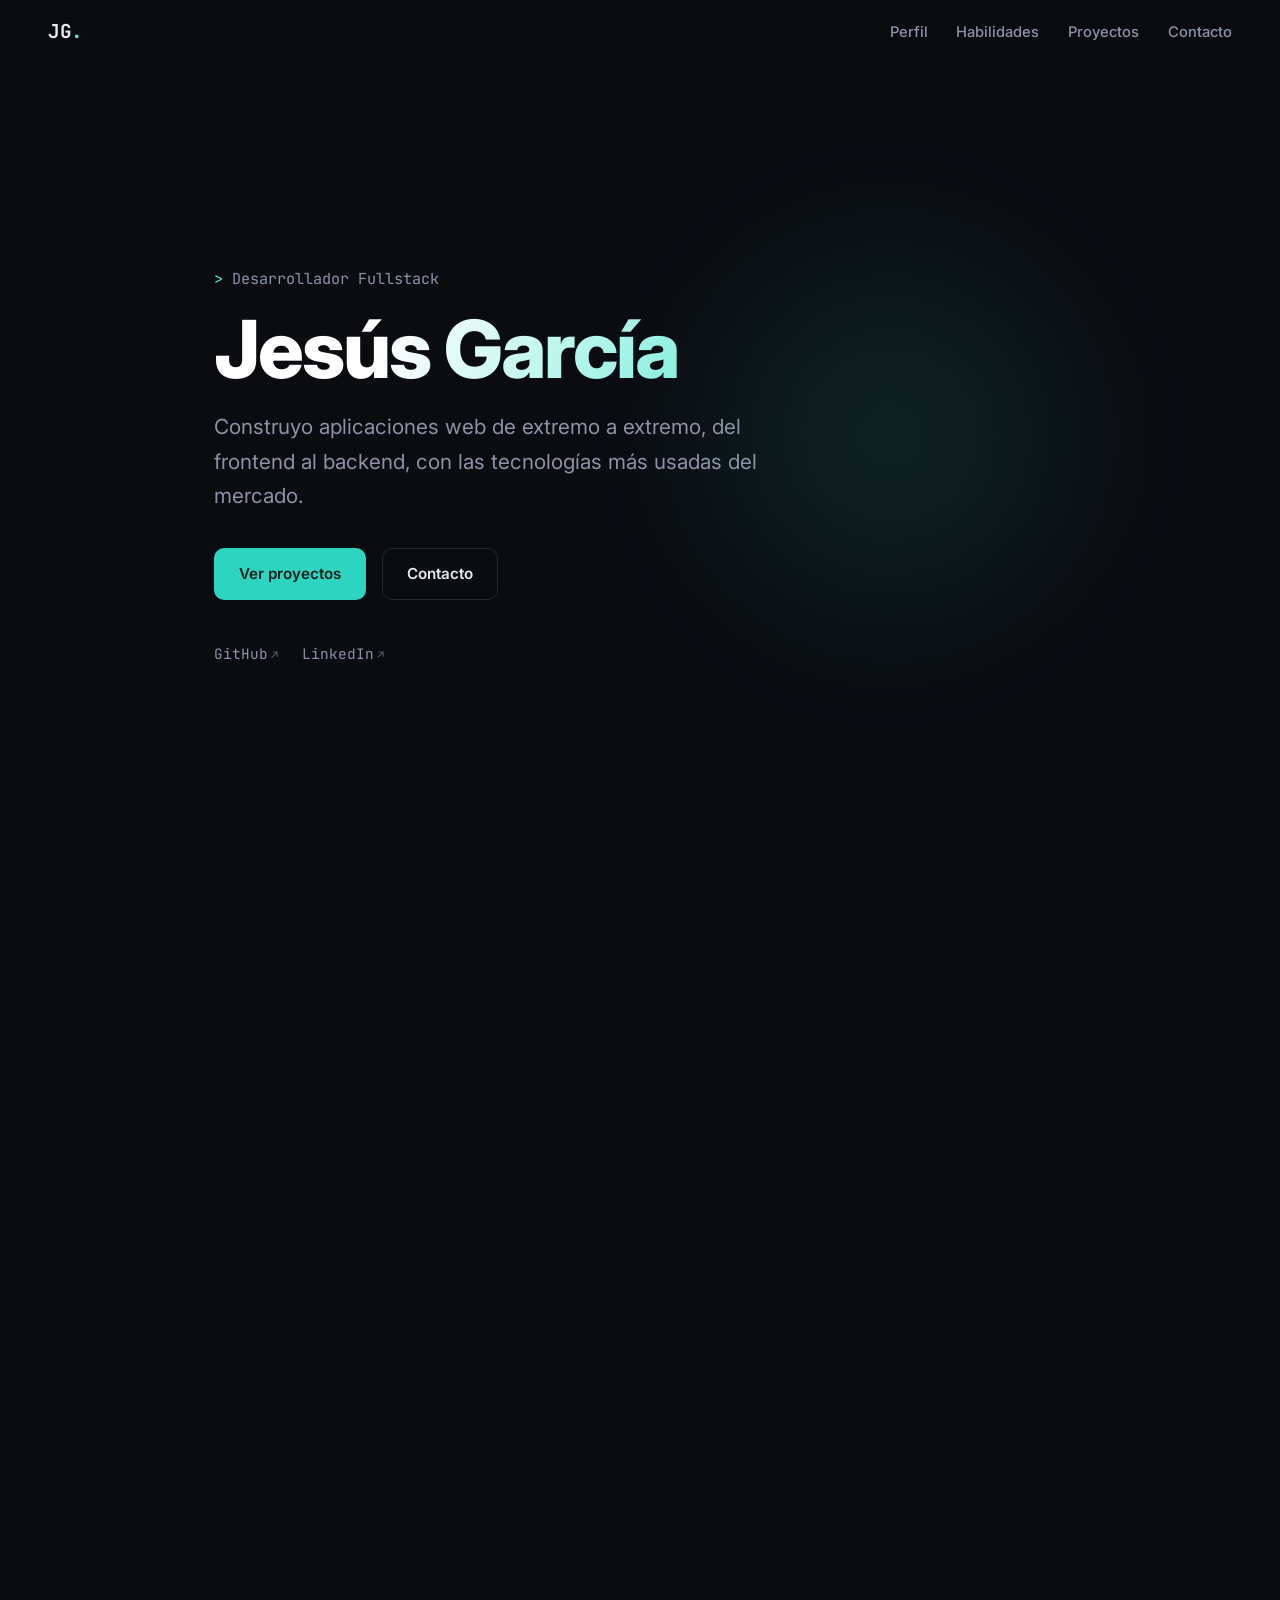
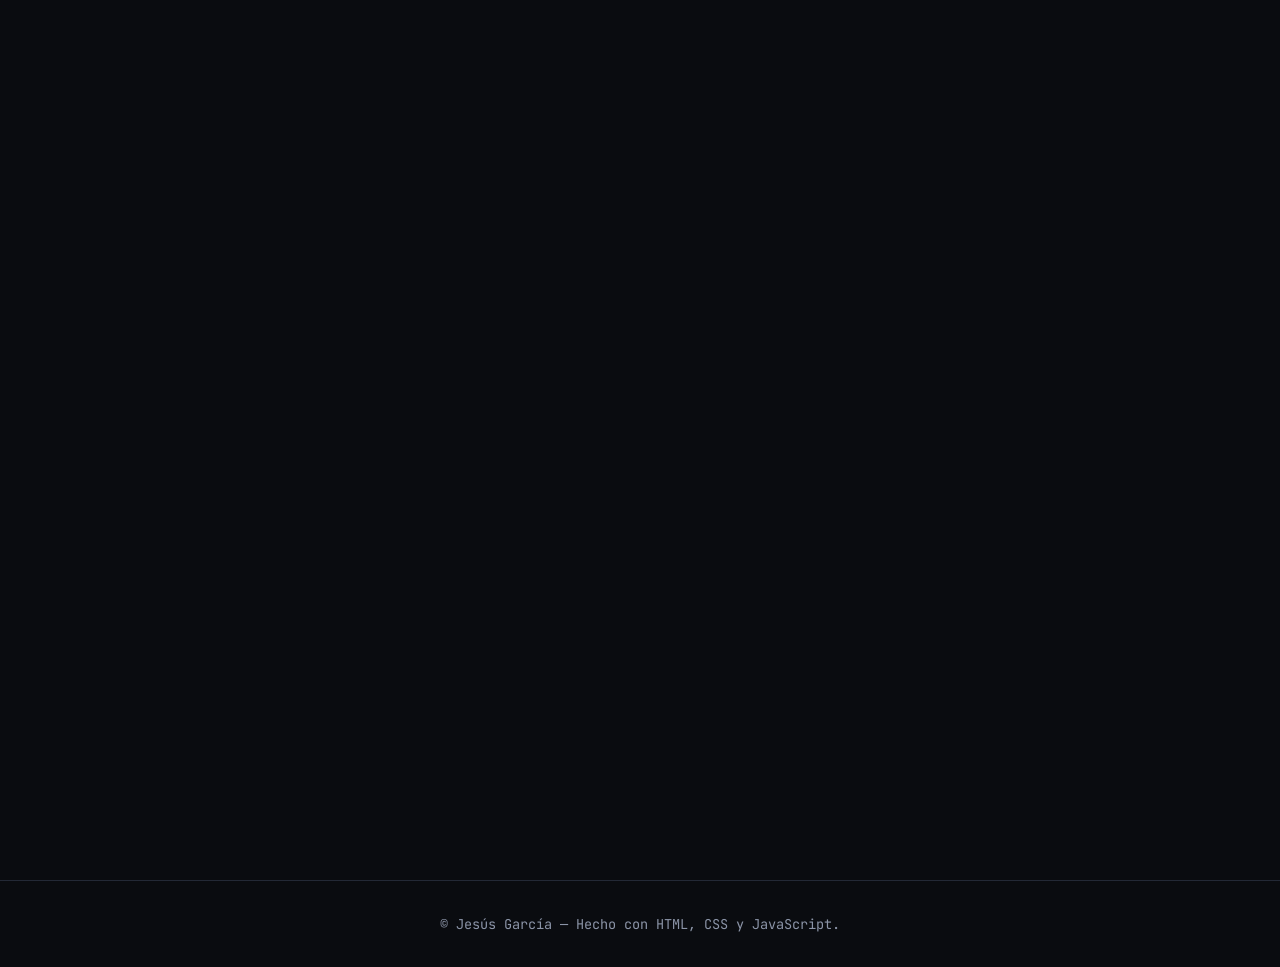
==== commit 836ee3a1: "Elimina enlaces al portafolio en Render que ya no responde El sitio portafolio-react-93df.onrender.c" ====
--- a/index.html
+++ b/index.html
@@ -48,9 +48,8 @@
           <a class="btn btn--ghost" href="#contact">Contacto</a>
         </div>
         <ul class="hero__social">
-          <li><a href="https://github.com/JesusYG" target="_blank" rel="noopener">GitHub</a></li>
+          <li><a href="https://github.com/jesusga-dev" target="_blank" rel="noopener">GitHub</a></li>
           <li><a href="https://www.linkedin.com/in/jesús-garcía-a07729222" target="_blank" rel="noopener">LinkedIn</a></li>
-          <li><a href="https://portafolio-react-93df.onrender.com" target="_blank" rel="noopener">Portafolio</a></li>
         </ul>
       </div>
       <div class="hero__glow" aria-hidden="true"></div>
@@ -170,7 +169,7 @@
           </ul>
         </a>
 
-        <a class="project project--link reveal" href="https://github.com/JesusGaAl/ApiScraperPcel" target="_blank" rel="noopener">
+        <a class="project project--link reveal" href="https://github.com/jesusga-dev/ApiScraperPcel" target="_blank" rel="noopener">
           <header class="project__top">
             <h3 class="project__name">ApiScraperPcel</h3>
             <span class="project__icon" aria-hidden="true">&#128269;</span>
@@ -215,7 +214,7 @@
       </div>
 
       <div class="projects__more reveal">
-        <a class="btn btn--ghost" href="https://github.com/JesusYG?tab=repositories" target="_blank" rel="noopener">
+        <a class="btn btn--ghost" href="https://github.com/jesusga-dev?tab=repositories" target="_blank" rel="noopener">
           Ver más en GitHub →
         </a>
       </div>
@@ -248,7 +247,7 @@
         </p>
 
         <ul class="contact__list">
-          <li><a href="https://github.com/JesusYG" target="_blank" rel="noopener">github.com/JesusYG</a></li>
+          <li><a href="https://github.com/jesusga-dev" target="_blank" rel="noopener">github.com/jesusga-dev</a></li>
           <li><a href="https://www.linkedin.com/in/jesús-garcía-a07729222" target="_blank" rel="noopener">LinkedIn</a></li>
         </ul>
       </div>
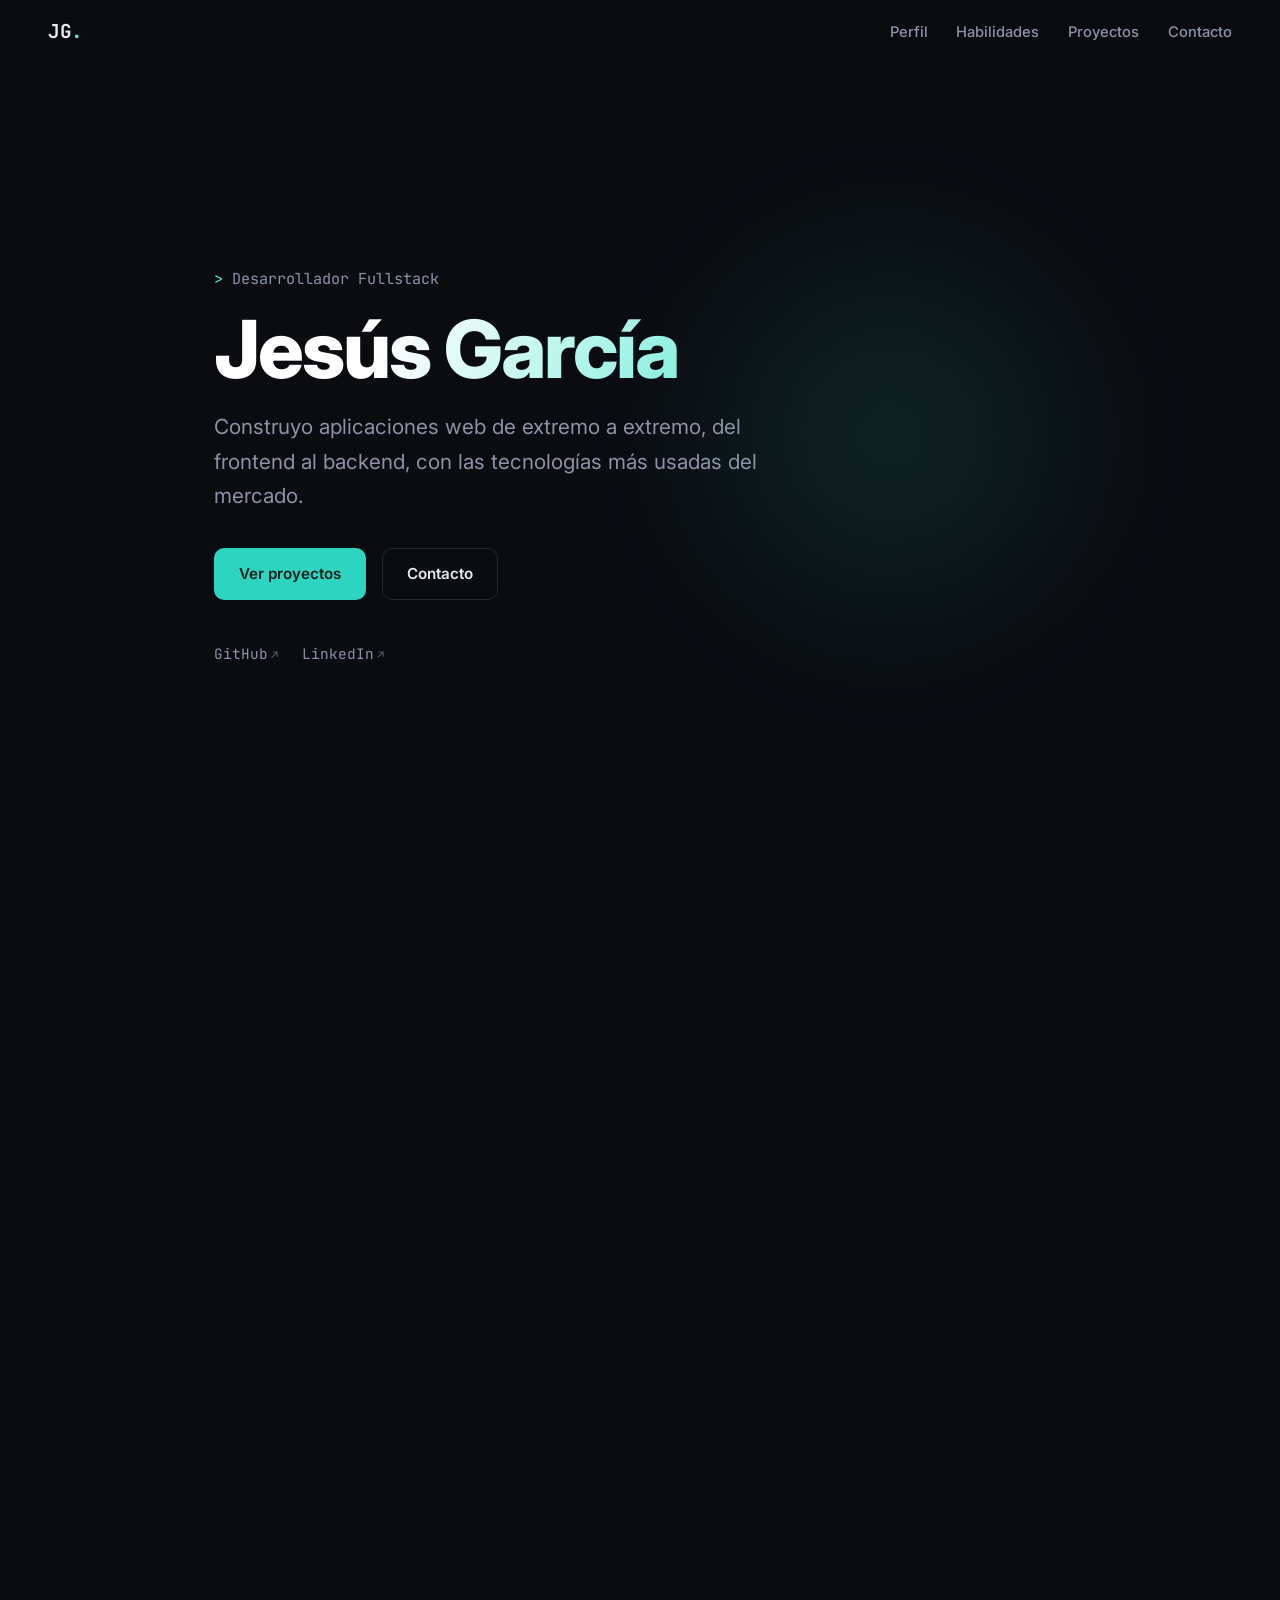
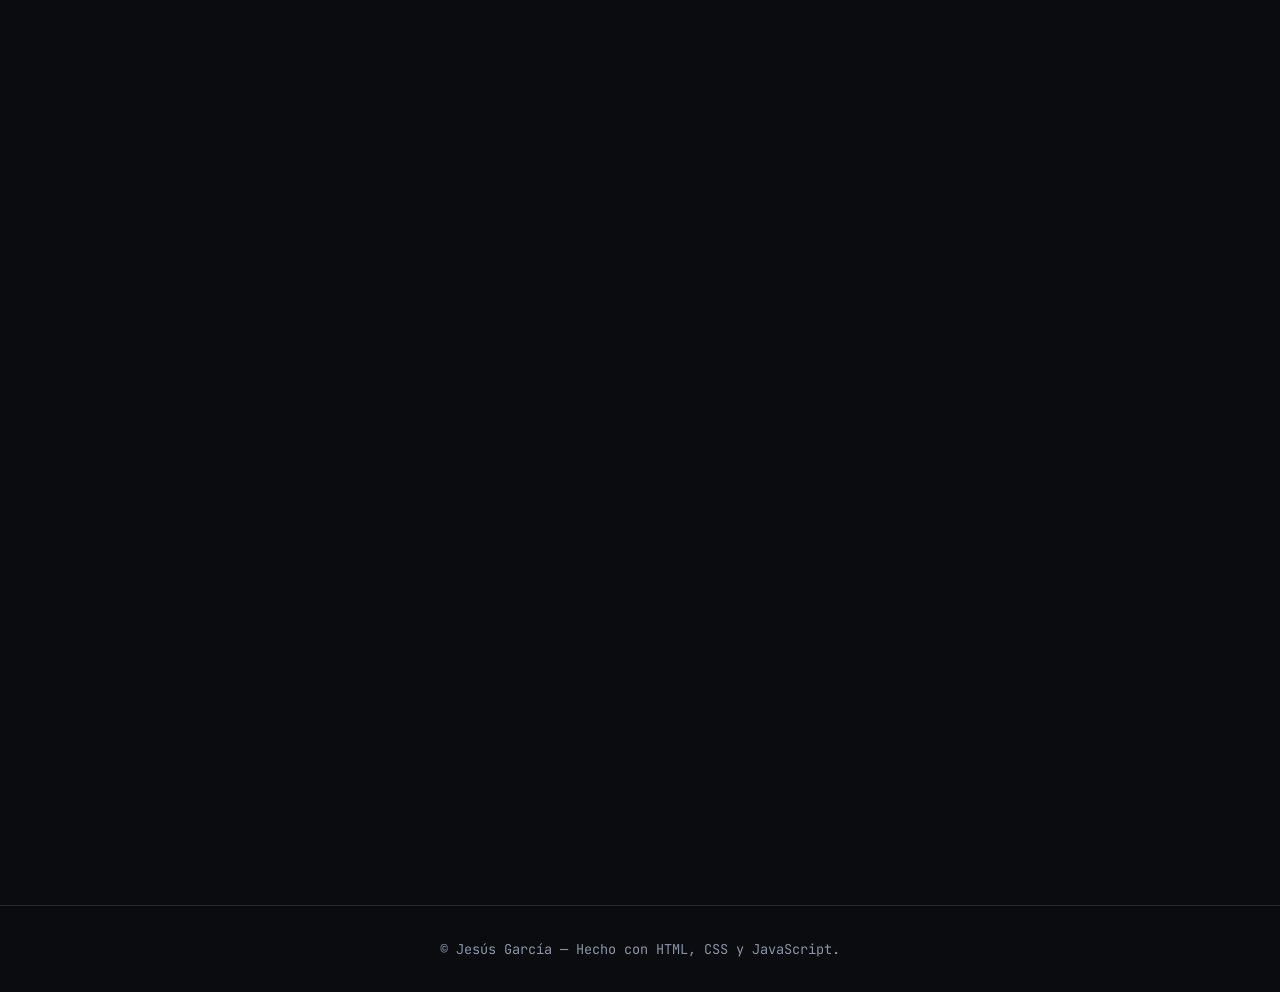
==== commit 57a32dc9: "Rebalancea el temario del curso N1 hacia Linux y nube El puesto al que apunta el curso opera servici" ====
--- a/index.html
+++ b/index.html
@@ -203,9 +203,9 @@
             <span class="project__icon" aria-hidden="true">&#127891;</span>
           </header>
           <p class="project__desc">
-            Programa de capacitación interactivo para Analista de Soporte N1 (incluye AWS):
-            12 módulos con teoría, ejercicios y una autoevaluación gamificada de intentos
-            limitados y preguntas aleatorias, con avance guardado en el navegador.
+            Programa de capacitación interactivo para Analista de Soporte N1 (incluye Linux,
+            AWS y monitoreo): 14 módulos con teoría, ejercicios y una autoevaluación gamificada
+            de intentos limitados y preguntas aleatorias, con avance guardado en el navegador.
           </p>
           <ul class="tags tags--sm">
             <li>JavaScript</li><li>HTML5</li><li>LocalStorage</li>
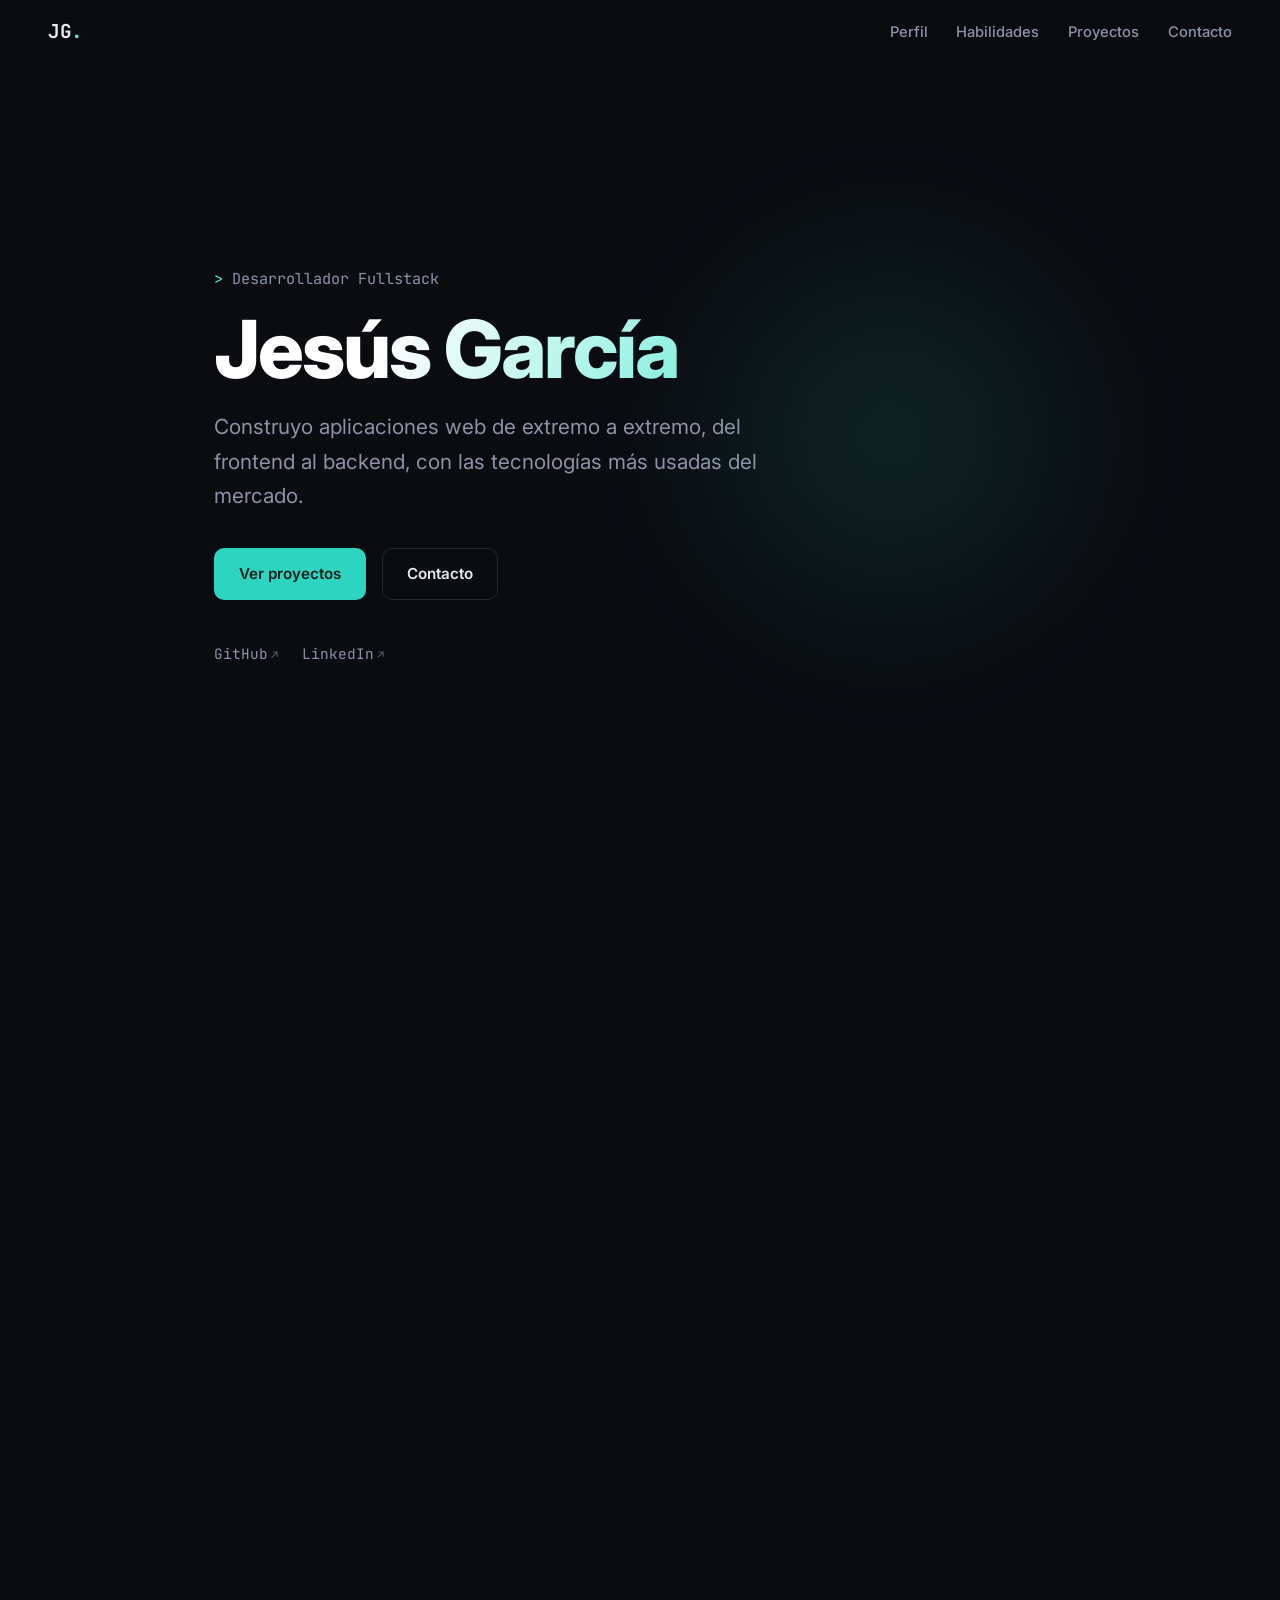
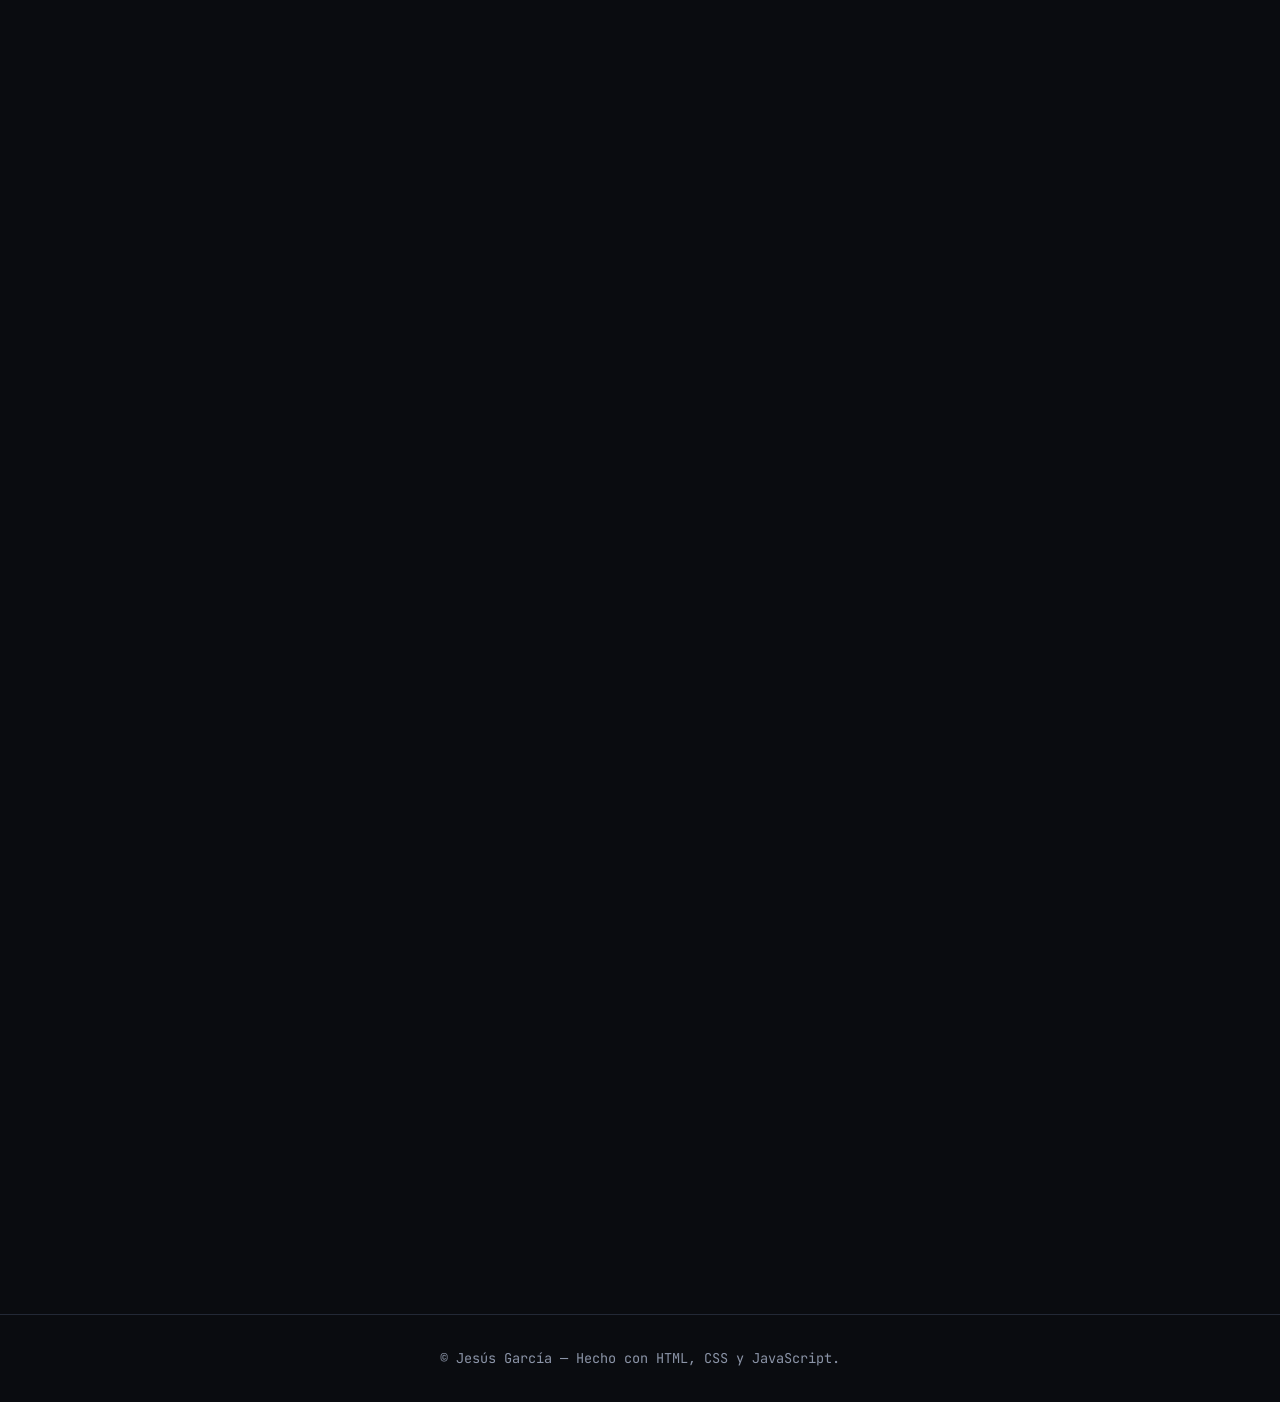
==== commit 26330cec: "Agrega Hasselhoff: tienda ficticia con panel de soporte N1 Una tienda de ropa sola no demuestra las " ====
--- a/index.html
+++ b/index.html
@@ -211,6 +211,21 @@
             <li>JavaScript</li><li>HTML5</li><li>LocalStorage</li>
           </ul>
         </a>
+
+        <a class="project project--link reveal" href="hasselhoff.html" target="_blank" rel="noopener">
+          <header class="project__top">
+            <h3 class="project__name">Hasselhoff</h3>
+            <span class="project__icon" aria-hidden="true">&#128717;</span>
+          </header>
+          <p class="project__desc">
+            Tienda departamental ficticia (ropa de hombre, carteras y relojes) con un panel
+            interno de Soporte N1: cola de tickets con SLA y escalamiento, consola SQL sobre
+            pedidos, stock y clientes, buscador de logs y tablero de métricas.
+          </p>
+          <ul class="tags tags--sm">
+            <li>JavaScript</li><li>SQL</li><li>Soporte N1</li>
+          </ul>
+        </a>
       </div>
 
       <div class="projects__more reveal">
